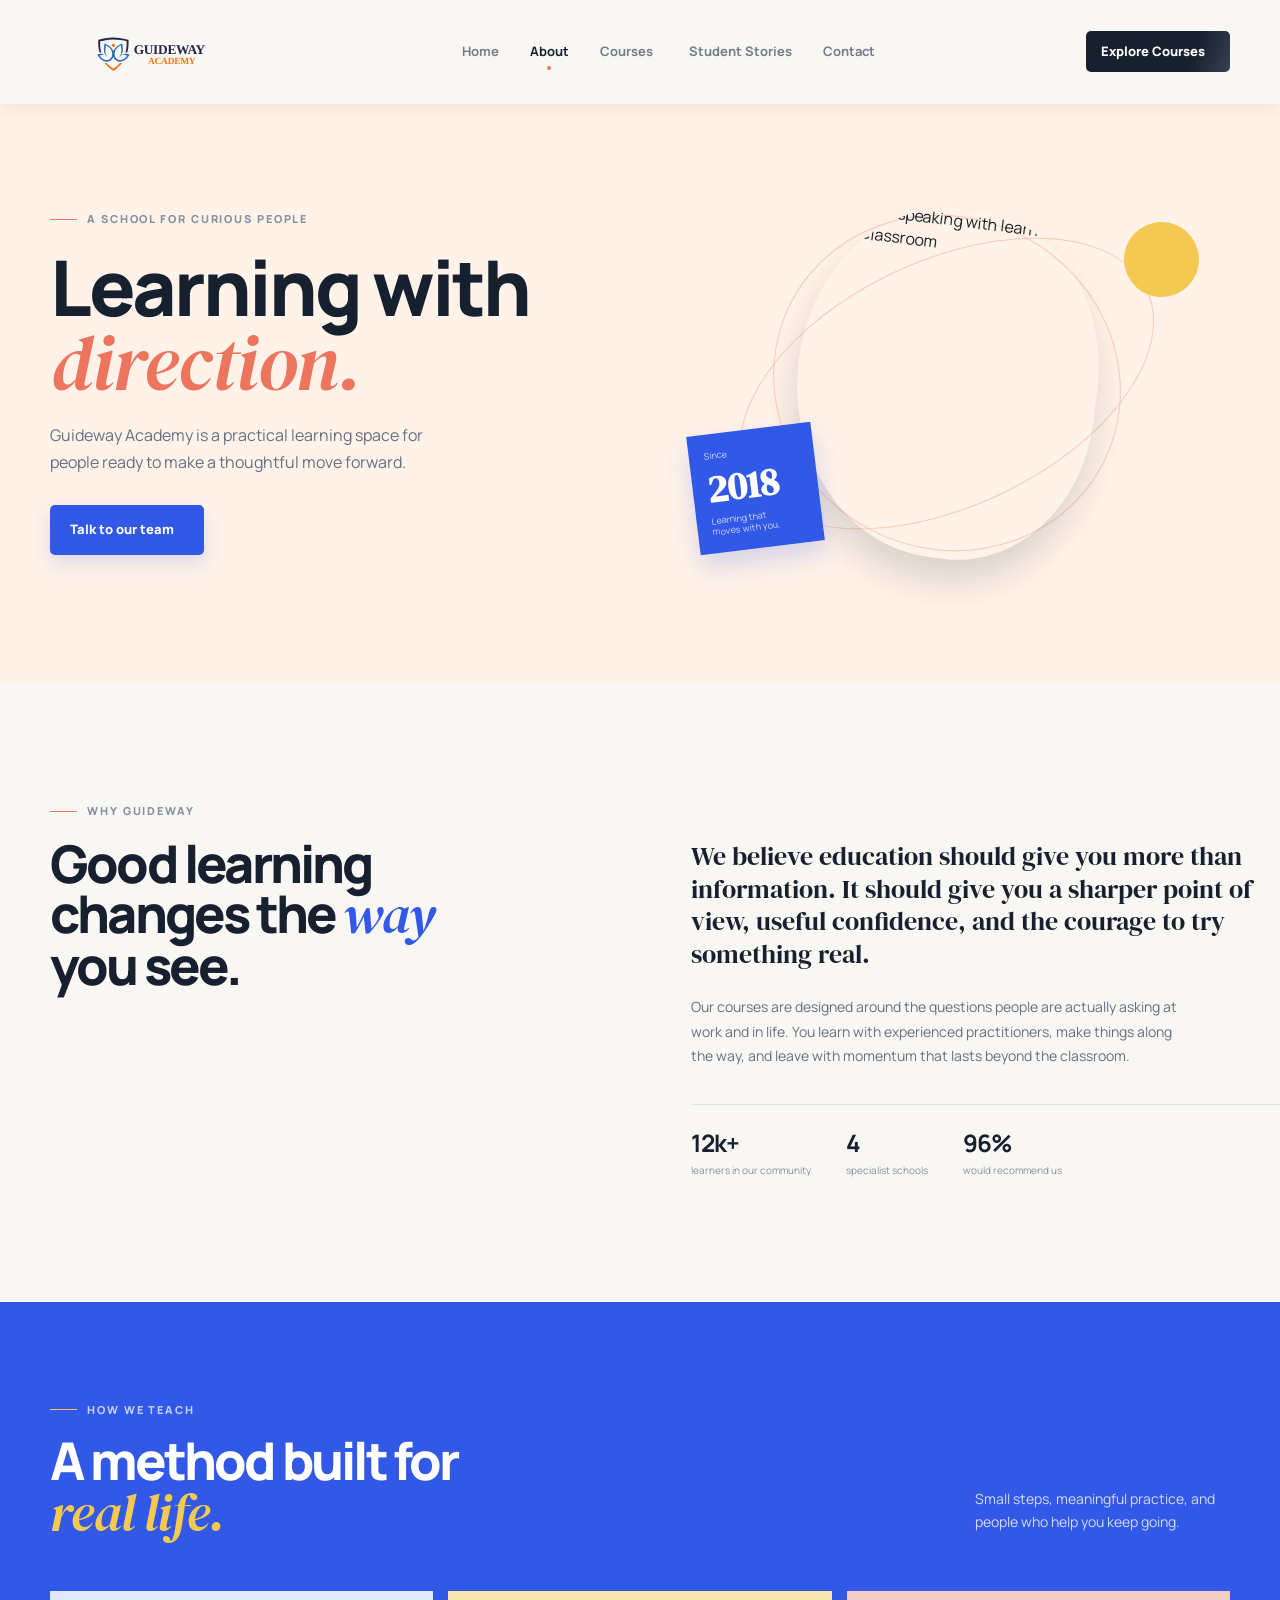
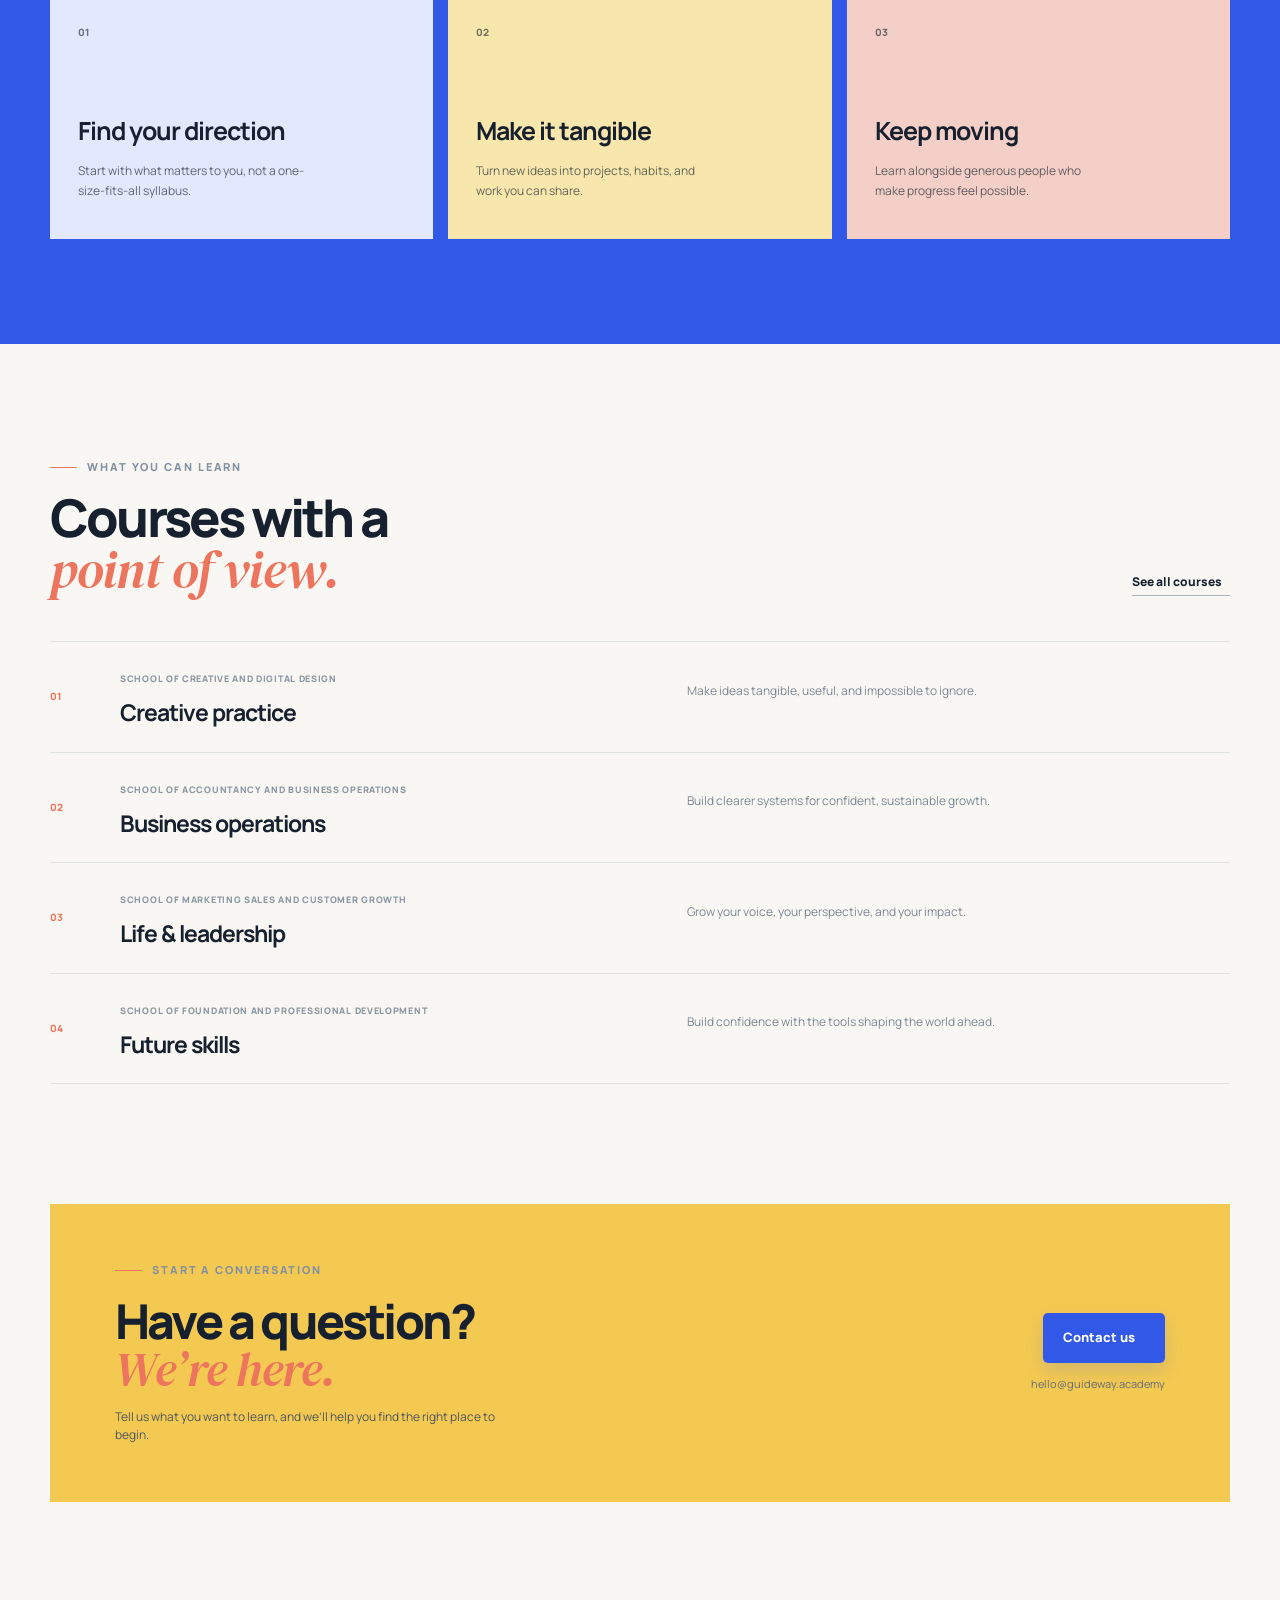
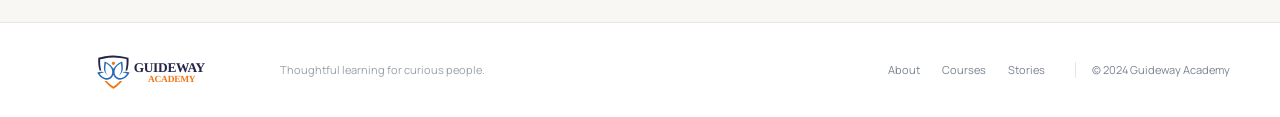
==== about.html @ 60380017 "Initial website" ====
<!DOCTYPE html>
<html lang="en">
<head>
  <meta charset="UTF-8" />
  <meta name="viewport" content="width=device-width, initial-scale=1.0" />
  <meta name="description" content="Learn about Guideway Academy, our teaching approach, and our practical courses." />
  <title>About | Guideway Academy</title>
  <link rel="preconnect" href="https://fonts.googleapis.com" />
  <link rel="preconnect" href="https://fonts.gstatic.com" crossorigin />
  <link href="https://fonts.googleapis.com/css2?family=DM+Serif+Display:ital@0;1&family=Manrope:wght@400;500;600;700;800&display=swap" rel="stylesheet" />
  <link rel="stylesheet" href="styles.css" />
  <link rel="stylesheet" href="about.css" />
  <script src="https://unpkg.com/lucide@latest"></script>
</head>
<body class="about-page">
  <header class="site-header about-header">
    <nav class="nav container" aria-label="Main navigation">
      <a class="brand" href="index.html#top" aria-label="Guideway Academy home"><img class="brand-logo" src="image/logo.svg" alt="Guideway Academy" /></a>
      <div class="nav-links" id="nav-links">
        <a class="nav-link" href="index.html#top">Home</a>
        <a class="nav-link active" href="about.html">About</a>
        <div class="nav-dropdown">
          <a class="nav-link nav-dropdown-trigger" href="courses.html" aria-haspopup="true" aria-expanded="false">Courses <i data-lucide="chevron-down"></i></a>
          <div class="nav-dropdown-menu" role="menu">
            <a href="course-details.html#school-design" role="menuitem">School of Creative and Digital Design</a>
            <a href="course-details.html#school-business" role="menuitem">School of Accountancy and Business Operations</a>
            <a href="course-details.html#school-growth" role="menuitem">School of Marketing Sales and Customer Growth</a>
            <a href="course-details.html#school-foundation" role="menuitem">School of Foundation and Professional Development</a>
          </div>
        </div>
        <a class="nav-link" href="stories.html">Student Stories</a>
        <a class="nav-link" href="contact.html">Contact</a>
      </div>
      <div class="nav-actions"><a class="button button-small button-dark" href="courses.html">Explore Courses <i data-lucide="arrow-up-right"></i></a><button class="menu-toggle" aria-label="Toggle menu" aria-expanded="false"><i data-lucide="menu"></i></button></div>
    </nav>
  </header>

  <main>
    <section class="about-hero">
      <div class="container about-hero-grid">
        <div class="about-hero-copy reveal"><div class="eyebrow"><span class="eyebrow-line"></span> A school for curious people</div><h1>Learning with<br /><em>direction.</em></h1><p>Guideway Academy is a practical learning space for people ready to make a thoughtful move forward.</p><a class="button button-primary" href="#contact">Talk to our team <i data-lucide="arrow-right"></i></a></div>
        <div class="about-hero-art reveal reveal-delay"><div class="about-art-photo"><img src="https://images.unsplash.com/photo-1524178232363-1fb2b075b655?auto=format&fit=crop&w=1100&q=85" alt="Teacher speaking with learners in a bright classroom" /></div><div class="about-art-card"><span>Since</span><strong>2018</strong><small>Learning that<br />moves with you.</small></div><div class="about-spark"><i data-lucide="sparkles"></i></div></div>
      </div>
    </section>

    <section class="about-intro container"><div class="about-intro-heading"><div class="eyebrow"><span class="eyebrow-line"></span> Why Guideway</div><h2>Good learning<br />changes the <em>way</em><br />you see.</h2></div><div class="about-intro-copy"><p class="lead-copy">We believe education should give you more than information. It should give you a sharper point of view, useful confidence, and the courage to try something real.</p><p>Our courses are designed around the questions people are actually asking at work and in life. You learn with experienced practitioners, make things along the way, and leave with momentum that lasts beyond the classroom.</p><div class="about-numbers"><div><strong>12k+</strong><span>learners in our community</span></div><div><strong>4</strong><span>specialist schools</span></div><div><strong>96%</strong><span>would recommend us</span></div></div></div></section>

    <section class="about-method"><div class="container method-heading"><div><div class="eyebrow"><span class="eyebrow-line"></span> How we teach</div><h2>A method built for<br /><em>real life.</em></h2></div><p>Small steps, meaningful practice, and people who help you keep going.</p></div><div class="container about-method-grid"><div class="about-method-card card-blue"><span>01</span><i data-lucide="compass"></i><h3>Find your direction</h3><p>Start with what matters to you, not a one-size-fits-all syllabus.</p></div><div class="about-method-card card-yellow"><span>02</span><i data-lucide="lightbulb"></i><h3>Make it tangible</h3><p>Turn new ideas into projects, habits, and work you can share.</p></div><div class="about-method-card card-coral"><span>03</span><i data-lucide="users"></i><h3>Keep moving</h3><p>Learn alongside generous people who make progress feel possible.</p></div></div></section>

    <section class="about-courses container" id="courses"><div class="about-section-heading"><div><div class="eyebrow"><span class="eyebrow-line"></span> What you can learn</div><h2>Courses with a<br /><em>point of view.</em></h2></div><a class="text-link" href="courses.html">See all courses <i data-lucide="arrow-up-right"></i></a></div><div class="about-course-list"><a class="about-course-row" href="courses.html#creative"><span class="about-course-number">01</span><div><small>School of Creative and Digital Design</small><h3>Creative practice</h3></div><p>Make ideas tangible, useful, and impossible to ignore.</p><i data-lucide="arrow-up-right"></i></a><a class="about-course-row" href="courses.html#business"><span class="about-course-number">02</span><div><small>School of Accountancy and Business Operations</small><h3>Business operations</h3></div><p>Build clearer systems for confident, sustainable growth.</p><i data-lucide="arrow-up-right"></i></a><a class="about-course-row" href="courses.html#leadership"><span class="about-course-number">03</span><div><small>School of Marketing Sales and Customer Growth</small><h3>Life &amp; leadership</h3></div><p>Grow your voice, your perspective, and your impact.</p><i data-lucide="arrow-up-right"></i></a><a class="about-course-row" href="courses.html#future"><span class="about-course-number">04</span><div><small>School of Foundation and Professional Development</small><h3>Future skills</h3></div><p>Build confidence with the tools shaping the world ahead.</p><i data-lucide="arrow-up-right"></i></a></div></section>

    <section class="contact-section container" id="contact"><div class="contact-panel"><div><div class="eyebrow"><span class="eyebrow-line"></span> Start a conversation</div><h2>Have a question?<br /><em>We’re here.</em></h2><p>Tell us what you want to learn, and we’ll help you find the right place to begin.</p></div><div class="contact-actions"><a class="button button-primary" href="mailto:hello@guideway.academy">Contact us <i data-lucide="mail"></i></a><span>hello@guideway.academy</span></div></div></section>
  </main>

  <footer class="site-footer"><div class="container footer-inner"><a class="brand" href="index.html#top"><img class="brand-logo" src="image/logo.svg" alt="Guideway Academy" /></a><p>Thoughtful learning for curious people.</p><div class="footer-links"><a href="about.html">About</a><a href="courses.html">Courses</a><a href="stories.html">Stories</a></div><span class="copyright">© 2024 Guideway Academy</span></div></footer>
  <script src="about.js"></script>
</body>
</html>
---- styles.css ----
/* Scroll-aware navigation */
body{font-size:16px!important}
.nav-link,.course-nav-links a,.about-nav-links a,.stories-header .nav-link{font-size:13px!important}
.button{font-size:13px!important}
.eyebrow{font-size:11px!important}
.hero-intro,.method-copy>p,.hero-intro{font-size:16px!important}
.path-card p{font-size:13px!important}
.path-card .mini-label,.course-meta,.method-point p,.person div span,.footer-inner p,.footer-links a,.copyright{font-size:11px!important}
.tile-school,.tile-label,.tile-meta,.course-stat-row span,.story-person span,.about-numbers span{font-size:10px!important}
.tile-body p,.story-card>small,.story-card>a,.proof-stat span,.contact-panel p{font-size:12px!important}
.filter-button,.course-search input{font-size:11px!important}
html,body{overflow-x:hidden}
.hero-image-wrap{isolation:isolate}
.hero-image-wrap .hero-slide{position:absolute!important;inset:0;width:100%;height:100%;object-fit:cover;border-radius:48% 52% 49% 51%;opacity:0;transform:scale(1.06) translateX(22px);transition:opacity .9s ease,transform 1.2s cubic-bezier(.2,.7,.2,1);animation:hero-carousel 15.6s ease-in-out infinite;z-index:1}
.hero-image-wrap .hero-slide:nth-of-type(2){animation-delay:-5.2s}
.hero-image-wrap .hero-slide:nth-of-type(3){animation-delay:-10.4s}
.hero-image-wrap .hero-slide.is-active{opacity:1;transform:scale(1) translateX(0)}
@keyframes hero-carousel{0%,28%{opacity:1;transform:scale(1) translate3d(0,0,0)}35%,94%{opacity:0;transform:scale(1.06) translate3d(22px,0,0)}100%{opacity:1;transform:scale(1) translate3d(0,0,0)}}
@media(prefers-reduced-motion:reduce){.hero-image-wrap .hero-slide{transition:none;animation:none}.hero-image-wrap .hero-slide:not(.is-active){opacity:0}}
.path-card{min-height:310px!important;padding-top:30px;transition:transform .3s cubic-bezier(.2,.7,.2,1),box-shadow .3s ease}
.path-card:hover{transform:translateY(-8px) rotate(-.4deg)!important;box-shadow:0 20px 34px rgba(30,40,60,.14)!important}
.path-card:nth-child(2):hover{transform:translateY(-8px) rotate(.4deg)!important}
.path-art{position:absolute;right:24px;top:21px;width:105px;height:105px;border:7px solid rgba(255,255,255,.56);border-radius:48% 52% 55% 45%;overflow:hidden;transform:rotate(8deg);box-shadow:0 9px 18px rgba(23,32,46,.12);transition:transform .45s cubic-bezier(.2,.7,.2,1),box-shadow .3s ease}
.path-card:nth-child(2) .path-art{border-radius:55% 45% 47% 53%;transform:rotate(-8deg)}
.path-card:nth-child(3) .path-art{border-radius:44% 56% 52% 48%;transform:rotate(6deg)}
.path-art img{width:100%;height:100%;object-fit:cover;filter:saturate(.86);transition:transform .55s ease,filter .3s ease}
.path-card:hover .path-art{transform:rotate(2deg) scale(1.06);box-shadow:0 13px 23px rgba(23,32,46,.18)}
.path-card:hover .path-art img{transform:scale(1.1);filter:saturate(1)}
.path-card h3{position:relative;z-index:1;margin-top:57px!important}
.testimonial-section .large-quote{transition:opacity .38s ease,transform .38s cubic-bezier(.2,.7,.2,1)}
.person-avatar{object-fit:cover;overflow:hidden}
.site-header{position:fixed!important;top:0;left:0;width:100%;z-index:10;background:rgba(248,247,243,.94);backdrop-filter:blur(12px);transition:transform .28s ease,box-shadow .28s ease}
.nav-cta{display:inline-flex;align-items:center;gap:7px;background:var(--ink);color:#fff;padding:10px 14px;border-radius:5px}
.nav-cta svg{width:14px;height:14px}
.nav-cta:hover,.nav-cta.active{color:#fff;background:var(--blue)}
.nav-cta.active:after{display:none}
.nav-links{margin-left:auto!important;margin-right:auto!important}
.nav-actions{gap:15px}
@media(max-width:650px){.nav-links{margin-left:0!important;margin-right:0!important}}
.nav-actions .button-dark{background:linear-gradient(110deg,#17202e 35%,#3a4657 50%,#17202e 65%);background-size:220% 100%;animation:explore-sheen 5s ease-in-out infinite;transition:transform .25s ease,box-shadow .25s ease,background-position .45s ease}
.nav-actions .button-dark:hover,.nav-actions .button-dark:focus-visible{background-position:100% 0;box-shadow:0 10px 22px rgba(23,32,46,.2);transform:translateY(-2px)}
.nav-actions .button-dark svg{transition:transform .25s ease}
.nav-actions .button-dark:hover svg,.nav-actions .button-dark:focus-visible svg{transform:translate(3px,-3px)}
@keyframes explore-sheen{0%,55%{background-position:0 0}75%,100%{background-position:100% 0}}
.nav-dropdown{position:relative;display:flex;align-items:center}
.nav-dropdown:after{content:'';position:absolute;top:100%;left:0;right:0;height:18px}
.nav-dropdown-trigger{display:inline-flex;align-items:center;gap:5px}
.nav-dropdown-trigger svg{width:12px;height:12px;transition:transform .2s ease}
.nav-dropdown-menu{position:absolute;top:calc(100% + 18px);left:50%;width:290px;padding:8px;background:#fff;border:1px solid var(--line);border-radius:7px;box-shadow:0 16px 34px rgba(23,32,46,.14);opacity:0;pointer-events:none;transform:translate(-50%, -7px);transition:opacity .2s ease,transform .2s ease;z-index:20}
.nav-dropdown-menu:before{content:'';position:absolute;top:-6px;left:50%;width:11px;height:11px;background:#fff;border-left:1px solid var(--line);border-top:1px solid var(--line);transform:translateX(-50%) rotate(45deg)}
.nav-dropdown-menu a{position:relative;display:block;padding:11px 12px;color:var(--muted);font-size:11px;font-weight:700;line-height:1.4;border-radius:4px;transition:background .2s ease,color .2s ease,transform .2s ease}
.nav-dropdown-menu a:hover,.nav-dropdown-menu a:focus-visible{background:#eef1ff;color:var(--blue);transform:translateX(3px);outline:none}
.nav-dropdown:hover .nav-dropdown-menu,.nav-dropdown:focus-within .nav-dropdown-menu{opacity:1;pointer-events:auto;transform:translate(-50%, 0)}
.nav-dropdown:hover .nav-dropdown-trigger svg,.nav-dropdown:focus-within .nav-dropdown-trigger svg{transform:rotate(180deg)}
.brand-logo{display:block;width:200px;height:94px;object-fit:contain;max-width:none}
.nav{height:104px!important}
body{padding-top:104px!important}
@media(max-width:650px){.brand-logo{width:150px;height:70px}.nav{height:82px!important}body{padding-top:82px!important}.nav-dropdown{display:block}.nav-dropdown-menu{position:static;width:100%;margin:7px 0 2px;padding:5px;box-shadow:none;transform:none;border-color:#edf0f4}.nav-dropdown-menu:before{display:none}.nav-dropdown:hover .nav-dropdown-menu,.nav-dropdown:focus-within .nav-dropdown-menu{transform:none}.nav-dropdown-menu a{font-size:10px;padding:9px 10px}}
.site-header.nav-hidden{transform:translateY(-100%)}
.site-header.nav-scrolling{box-shadow:0 8px 24px rgba(23,32,46,.08)}
body{padding-top:88px}
@media(max-width:650px){body{padding-top:72px}}
:root{--ink:#17202e;--muted:#647082;--cream:#f8f7f3;--paper:#fff;--line:#e6e7e5;--blue:#3158e6;--blue-dark:#2242bb;--yellow:#f4c951;--coral:#ed745d;--mint:#dceee6;--serif:'DM Serif Display',Georgia,serif;--sans:'Manrope',Arial,sans-serif}*{box-sizing:border-box}html{scroll-behavior:smooth}body{margin:0;background:var(--cream);color:var(--ink);font-family:var(--sans);font-size:15px;line-height:1.5}a{color:inherit;text-decoration:none}button{font:inherit}img{display:block;max-width:100%}.container{width:min(1180px,calc(100% - 80px));margin:0 auto}.site-header{position:relative;z-index:10;background:var(--cream)}.nav{height:88px;display:flex;align-items:center;justify-content:space-between;border-bottom:1px solid transparent}.brand{display:flex;align-items:center;gap:10px;font-size:20px;font-weight:800;letter-spacing:-.8px}.brand-mark{width:30px;height:30px;background:var(--blue);border-radius:50%;color:#fff;display:grid;place-items:center}.brand-mark svg{width:16px;height:16px;stroke-width:2.5}.brand-dot{color:var(--coral)}.nav-links{display:flex;gap:31px;margin-left:70px}.nav-link{color:#727b8a;font-size:12px;font-weight:700;transition:color .2s}.nav-link:hover,.nav-link.active{color:var(--ink)}.nav-link.active:after{content:'';display:block;width:4px;height:4px;background:var(--coral);border-radius:50%;margin:5px auto -9px}.nav-actions{display:flex;align-items:center;gap:23px}.login-link{font-size:12px;font-weight:700;color:#667080}.button{display:inline-flex;align-items:center;justify-content:center;gap:10px;border-radius:5px;font-size:12px;font-weight:800;padding:15px 20px;transition:transform .2s,background .2s,box-shadow .2s}.button:hover{transform:translateY(-2px)}.button svg,.text-link svg{width:15px;height:15px}.button-small{padding:11px 15px}.button-dark{background:var(--ink);color:#fff}.button-primary{background:var(--blue);color:#fff;box-shadow:0 8px 18px rgba(49,88,230,.16)}.button-primary:hover{background:var(--blue-dark);box-shadow:0 10px 24px rgba(49,88,230,.23)}.menu-toggle{display:none;border:0;background:transparent;color:var(--ink);padding:5px}.hero{min-height:550px;display:grid;grid-template-columns:46% 54%;align-items:center;padding:42px 0 66px}.eyebrow{display:flex;align-items:center;gap:10px;text-transform:uppercase;letter-spacing:1.9px;font-size:10px;font-weight:800;color:#8290a2}.eyebrow-line{display:inline-block;width:27px;height:1px;background:var(--coral)}h1,h2,h3,p{margin-top:0}h1,h2{letter-spacing:-2.8px;line-height:.98;font-weight:800}h1{font-size:clamp(56px,6vw,84px);margin:25px 0 27px}h1 em,h2 em,h3 em{font-family:var(--serif);font-weight:400;letter-spacing:-1px}h1 em{color:var(--blue)}.hero-intro{color:var(--muted);font-size:16px;line-height:1.7;max-width:380px;margin-bottom:30px}.hero-actions{display:flex;align-items:center;gap:25px}.text-link{font-size:12px;font-weight:800;display:inline-flex;align-items:center;gap:8px;border-bottom:1px solid #adb3bd;padding-bottom:4px}.text-link:hover{color:var(--blue);border-color:var(--blue)}.learner-note{display:flex;align-items:center;gap:13px;margin-top:45px}.learner-note p{font-size:11px;color:#828b9b;line-height:1.5;margin:0}.learner-note strong{color:var(--ink)}.avatar-stack{display:flex;padding-left:6px}.avatar{height:27px;width:27px;border:2px solid var(--cream);border-radius:50%;display:grid;place-items:center;margin-left:-6px;font-size:7px;font-weight:800}.avatar-one{background:#e6a99d}.avatar-two{background:#d2b37f}.avatar-three{background:#86a0c9}.avatar-four{background:var(--ink);color:#fff}.hero-visual{height:425px;position:relative;display:flex;align-items:center;justify-content:center}.hero-image-wrap{position:relative;width:390px;height:390px;margin-left:66px}.hero-image-wrap:before{content:'';position:absolute;inset:-18px 18px 20px -20px;border:1px solid #d9dcd8;border-radius:49% 51% 46% 54%;transform:rotate(19deg)}.hero-image-wrap img{width:100%;height:100%;object-fit:cover;border-radius:48% 52% 49% 51%;position:relative;z-index:1;filter:saturate(.84)}.visual-orbit{position:absolute;border:1px solid #dfe1dd;border-radius:50%;width:455px;height:250px;transform:rotate(-27deg)}.orbit-one{left:38px;top:102px}.orbit-two{width:500px;height:290px;transform:rotate(36deg);left:17px;top:73px}.floating-card{position:absolute;z-index:2;background:#fff;box-shadow:0 12px 30px rgba(31,44,62,.11);border-radius:6px}.course-card{left:-77px;bottom:37px;width:188px;padding:18px 17px}.mini-label{font-size:9px;text-transform:uppercase;letter-spacing:1px;color:#8d96a2;font-weight:800;margin-bottom:7px}.course-card strong{font-size:13px;display:block;margin-bottom:15px}.course-meta{display:flex;align-items:center;gap:8px;color:#9aa2ae;font-size:8px}.course-progress{display:block;height:4px;width:53px;background:#e2e5ea;border-radius:5px}.course-progress span{display:block;width:64%;height:100%;background:var(--blue);border-radius:5px}.quote-card{right:-24px;top:51px;width:108px;padding:15px 14px 16px;transform:rotate(4deg)}.quote-mark{font-family:var(--serif);font-size:30px;color:var(--coral);line-height:.7}.quote-card p{font-size:11px;line-height:1.3;margin:7px 0 0}.sun-sticker{position:absolute;z-index:2;bottom:15px;right:-54px;width:73px;height:73px;background:var(--yellow);border-radius:50%;display:grid;place-items:center;text-align:center;transform:rotate(10deg);font-size:8px;line-height:1.2;font-weight:800}.sun-sticker svg{width:16px;height:16px;margin-bottom:-5px}.trust-strip{display:flex;align-items:center;gap:36px;border-top:1px solid var(--line);border-bottom:1px solid var(--line);height:85px;color:#b0b4bb}.trust-label{font-size:9px;text-transform:uppercase;letter-spacing:1.3px;font-weight:800;color:#939ba6;margin-right:15px}.trust-name{font-size:19px;font-weight:800;letter-spacing:-1px}.trust-serif{font-family:Georgia,serif;font-weight:700}.italic{font-style:italic}.paths-section{background:#fff;padding:102px 0 108px}.section-heading{display:flex;justify-content:space-between;align-items:end;margin-bottom:48px}.section-heading h2{font-size:53px;margin:19px 0 0}.section-heading h2 em{color:var(--coral)}.desktop-link{margin-bottom:10px}.path-grid{display:grid;grid-template-columns:repeat(3,1fr);gap:16px}.path-card{min-height:280px;position:relative;padding:28px 30px 25px;border-radius:5px;overflow:hidden;transition:transform .25s,box-shadow .25s}.path-card:hover{transform:translateY(-5px);box-shadow:0 15px 26px rgba(30,40,60,.12)}.path-card-blue{background:#e4eaff}.path-card-yellow{background:#f8e7ad}.path-card-coral{background:#f4cfc7}.path-icon{height:37px;width:37px;display:grid;place-items:center;background:rgba(255,255,255,.6);border-radius:50%}.path-icon svg{width:17px;height:17px}.path-number{position:absolute;right:28px;top:29px;font-size:11px;font-weight:800;color:rgba(23,32,46,.5)}.path-card h3{font-size:31px;line-height:.98;letter-spacing:-1.4px;margin:43px 0 15px}.path-card h3 em{color:#3555bc}.path-card-yellow h3 em{color:#b27610}.path-card-coral h3 em{color:#c65749}.path-card p{color:rgba(23,32,46,.66);font-size:12px;max-width:200px;line-height:1.6}.card-arrow{position:absolute;right:27px;bottom:25px;background:rgba(255,255,255,.65);width:31px;height:31px;border-radius:50%;display:grid;place-items:center}.card-arrow svg{width:14px}.method-section{display:grid;grid-template-columns:48% 52%;gap:80px;padding-top:120px;padding-bottom:125px;align-items:center}.method-visual{position:relative;height:400px}.method-photo{height:355px;width:390px;overflow:hidden;border-radius:49% 51% 48% 52%;transform:rotate(-7deg);margin:20px auto 0}.method-photo img{width:100%;height:100%;object-fit:cover;filter:saturate(.8)}.method-visual:before{content:'';position:absolute;width:373px;height:333px;border:1px solid #d6d9d4;border-radius:51% 49% 52% 48%;top:37px;left:calc(50% - 191px);transform:rotate(8deg)}.method-badge{position:absolute;background:var(--yellow);height:95px;width:95px;border-radius:50%;bottom:5px;right:30px;display:flex;flex-direction:column;align-items:center;justify-content:center;transform:rotate(9deg);font-size:10px;line-height:1.2}.method-badge span{font-size:9px;margin-bottom:7px}.method-badge strong{text-align:center}.method-copy h2{font-size:51px;margin:18px 0 23px;max-width:500px}.method-copy h2 em{color:var(--blue)}.method-copy>p{color:var(--muted);max-width:465px;line-height:1.7;font-size:14px}.method-points{border-top:1px solid var(--line);margin-top:29px}.method-point{display:flex;align-items:center;gap:20px;padding:15px 0;border-bottom:1px solid var(--line)}.point-number{font-size:10px;color:var(--coral);font-weight:800}.method-point h4{font-size:12px;margin:0 0 2px}.method-point p{font-size:11px;color:#8b94a0;margin:0}.testimonial-section{background:var(--blue);color:#fff;padding:96px 0}.testimonial-inner{display:grid;grid-template-columns:40% 60%;gap:45px}.testimonial-section .eyebrow{color:#c5d0fb}.testimonial-section .eyebrow-line{background:var(--yellow)}.testimonial-heading h2{font-size:49px;margin:23px 0 0}.testimonial-heading h2 em{color:var(--yellow)}.large-quote{font-family:var(--serif);font-size:29px;line-height:1.2;max-width:580px;margin:35px 0 45px}.person{display:flex;align-items:center;gap:12px}.person-avatar{background:var(--yellow);color:var(--ink);height:38px;width:38px;border-radius:50%;display:grid;place-items:center;font-size:10px;font-weight:800}.person strong,.person span{display:block}.person strong{font-size:11px}.person div span{font-size:10px;color:#c7d1fa;margin-top:2px}.quote-controls{display:flex;gap:8px;margin-left:auto}.icon-button{width:33px;height:33px;background:transparent;border:1px solid rgba(255,255,255,.35);border-radius:50%;color:#fff;display:grid;place-items:center;cursor:pointer;transition:background .2s}.icon-button:hover{background:rgba(255,255,255,.16)}.icon-button svg{width:14px}.final-cta{min-height:355px;display:flex;align-items:center;justify-content:space-between}.final-cta h2{font-size:58px;margin:19px 0 13px}.final-cta h2 em{color:var(--coral)}.final-cta p{color:var(--muted);font-size:14px;margin-bottom:23px}.cta-mark{height:160px;width:160px;background:var(--yellow);border-radius:50%;display:flex;flex-direction:column;align-items:center;justify-content:center;transform:rotate(-12deg);font-family:var(--serif);font-size:25px;line-height:.85;text-align:center;margin-right:100px}.cta-mark svg{width:28px;height:28px;margin-bottom:12px;stroke-width:1.5}.site-footer{background:#fff;border-top:1px solid var(--line)}.footer-inner{min-height:89px;display:flex;align-items:center;gap:30px}.footer-inner p{font-size:11px;color:#98a0aa;margin:0}.footer-links{display:flex;gap:22px;margin-left:auto}.footer-links a,.copyright{font-size:10px;color:#798391}.footer-links a:hover{color:var(--blue)}.copyright{padding-left:16px;border-left:1px solid var(--line)}.reveal{opacity:0;transform:translateY(17px);animation:reveal .7s ease forwards}.reveal-delay{animation-delay:.16s}.reveal-delay-short{animation-delay:.08s}@keyframes reveal{to{opacity:1;transform:none}}@media(max-width:900px){.container{width:min(100% - 44px,650px)}.nav-links{gap:15px;margin-left:20px}.nav-actions{gap:12px}.hero{grid-template-columns:1fr;padding-top:55px}.hero-copy{max-width:600px}.hero-visual{height:410px;margin-top:35px}.hero-image-wrap{margin-left:30px}.trust-strip{gap:22px;flex-wrap:wrap;height:auto;padding:20px 0}.trust-name{font-size:16px}.trust-label{width:100%;margin:0}.method-section{grid-template-columns:1fr;gap:55px;padding:90px 0}.method-visual{max-width:500px;width:100%}.testimonial-inner{grid-template-columns:1fr;gap:15px}.final-cta{min-height:350px}.cta-mark{margin-right:0}}@media(max-width:650px){.container{width:calc(100% - 36px)}.nav{height:72px}.nav-links{display:none;position:absolute;top:72px;left:0;right:0;background:#fff;border-bottom:1px solid var(--line);padding:20px 18px;flex-direction:column;gap:17px;margin:0;box-shadow:0 9px 14px rgba(30,40,60,.06)}.nav-links.open{display:flex}.nav-link.active:after{display:none}.login-link,.nav-actions .button{display:none}.menu-toggle{display:block}.hero{padding-top:46px;min-height:0}.hero h1{font-size:59px}.hero-intro{font-size:14px}.hero-visual{height:330px;margin-top:54px}.hero-image-wrap{width:275px;height:275px;margin-left:0}.hero-image-wrap:before{inset:-13px 13px 14px -14px}.visual-orbit{width:340px;height:190px;left:0;top:70px}.orbit-two{width:370px;height:220px;left:-15px;top:52px}.course-card{left:-29px;bottom:8px;width:155px;padding:14px}.quote-card{right:-25px;top:18px}.sun-sticker{right:-30px;bottom:-5px;width:61px;height:61px}.section-heading{display:block}.section-heading h2{font-size:43px}.desktop-link{display:inline-flex;margin-top:24px}.paths-section{padding:75px 0}.path-grid{grid-template-columns:1fr;gap:12px}.path-card{min-height:245px}.method-section{padding:75px 0}.method-visual{height:320px}.method-photo{width:290px;height:280px}.method-visual:before{width:280px;height:265px;left:calc(50% - 145px);top:29px}.method-badge{right:12px}.method-copy h2{font-size:42px}.testimonial-section{padding:75px 0}.testimonial-heading h2{font-size:41px}.large-quote{font-size:25px;margin-top:42px}.final-cta{min-height:470px;display:block;padding-top:80px}.cta-mark{margin:40px 0 0 auto}.footer-inner{padding:25px 0;display:grid;grid-template-columns:1fr 1fr;gap:18px}.footer-inner p{grid-column:1/-1;grid-row:2}.footer-links{grid-column:1/-1;grid-row:3;margin:0;flex-wrap:wrap}.copyright{grid-column:1/-1;grid-row:4;border:0;padding:0}.hero-actions{gap:16px;flex-wrap:wrap}}
---- about.css ----
@media(max-width:650px){.about-header .nav{height:82px!important}}
html,body{overflow-x:hidden}.about-page{background:#f8f7f3;padding-top:104px}.about-header{box-shadow:0 5px 18px rgba(23,32,46,.06)}.about-header .nav{height:104px}.about-nav-links{display:flex;align-items:center;gap:31px;margin:auto}.about-nav-links a{font-size:12px;font-weight:800;color:#788291}.about-nav-links a:hover,.about-nav-links a.is-active{color:#17202e}.about-nav-links a.is-active:after{content:'';display:block;width:4px;height:4px;background:#ed745d;border-radius:50%;margin:5px auto -9px}.about-menu-toggle{display:none;border:0;background:transparent;color:#17202e;padding:7px}.about-hero{padding:84px 0 105px;background:#fff2e8;overflow:hidden}.about-hero-grid{display:grid;grid-template-columns:52% 48%;align-items:center}.about-hero-copy h1{font-size:clamp(58px,6vw,86px);line-height:.95;letter-spacing:-3px;margin:23px 0}.about-hero-copy h1 em{color:#ed745d}.about-hero-copy>p{font-size:16px;color:#647082;line-height:1.7;max-width:420px;margin-bottom:29px}.about-hero-art{height:390px;position:relative;display:grid;place-items:center}.about-art-photo{width:300px;height:350px;overflow:hidden;border-radius:51% 49% 46% 54%;transform:rotate(7deg);box-shadow:0 22px 35px rgba(23,32,46,.15);position:relative;z-index:1}.about-art-photo img{width:100%;height:100%;object-fit:cover;filter:saturate(.8)}.about-hero-art:before,.about-hero-art:after{content:'';position:absolute;border:1px solid rgba(237,116,93,.32);border-radius:50%;width:440px;height:245px;transform:rotate(-25deg)}.about-hero-art:after{width:350px;height:330px;transform:rotate(28deg)}.about-art-card{position:absolute;z-index:2;bottom:30px;left:29px;width:125px;padding:15px;background:#3158e6;color:#fff;transform:rotate(-7deg);box-shadow:0 13px 25px rgba(49,88,230,.2)}.about-art-card span,.about-art-card small{display:block;font-size:9px;color:#cdd7ff}.about-art-card strong{display:block;font-family:var(--serif);font-size:38px;line-height:1;margin:7px 0}.about-art-card small{line-height:1.3}.about-spark{position:absolute;right:31px;top:34px;z-index:2;width:75px;height:75px;border-radius:50%;background:#f4c951;display:grid;place-items:center;transform:rotate(10deg)}.about-spark svg{width:22px}.about-intro{display:grid;grid-template-columns:48% 52%;gap:75px;padding-top:120px;padding-bottom:125px}.about-intro-heading h2{font-size:52px;line-height:.98;margin:19px 0}.about-intro-heading h2 em{color:#3158e6}.about-intro-copy{padding-top:37px}.lead-copy{font-family:var(--serif);font-size:26px;line-height:1.25;margin-bottom:25px}.about-intro-copy>p:not(.lead-copy){font-size:14px;color:#647082;line-height:1.75;max-width:500px}.about-numbers{display:flex;gap:35px;border-top:1px solid #e1e4e3;margin-top:35px;padding-top:20px}.about-numbers div{display:flex;flex-direction:column}.about-numbers strong{font-size:24px;letter-spacing:-1px}.about-numbers span{font-size:9px;color:#84909d;line-height:1.3;margin-top:3px}.about-method{background:#3158e6;color:#fff;padding:100px 0 105px}.method-heading{display:flex;justify-content:space-between;align-items:end;margin-bottom:52px}.method-heading .eyebrow{color:#c7d1fa}.method-heading .eyebrow-line{background:#f4c951}.method-heading h2{font-size:52px;line-height:.98;margin:18px 0 0}.method-heading h2 em{color:#f4c951}.method-heading>p{color:#d5ddff;font-size:14px;max-width:255px;line-height:1.6;margin:0 0 6px}.about-method-grid{display:grid;grid-template-columns:repeat(3,1fr);gap:15px}.about-method-card{min-height:245px;padding:27px 28px;position:relative;color:#17202e}.about-method-card span{font-size:10px;font-weight:800;opacity:.6}.about-method-card svg{position:absolute;right:25px;top:25px;width:25px;height:25px}.about-method-card h3{font-size:25px;letter-spacing:-1px;margin:70px 0 12px}.about-method-card p{font-size:12px;line-height:1.6;max-width:230px;color:rgba(23,32,46,.66)}.card-blue{background:#e2e9ff}.card-yellow{background:#f8e7ad}.card-coral{background:#f4cfc7}.about-courses{padding-top:115px;padding-bottom:120px}.about-section-heading{display:flex;justify-content:space-between;align-items:end;margin-bottom:45px}.about-section-heading h2{font-size:52px;line-height:.98;margin:18px 0 0}.about-section-heading h2 em{color:#ed745d}.about-course-list{border-top:1px solid #dfe3e3}.about-course-row{display:grid;grid-template-columns:45px 1.1fr 1fr 25px;align-items:center;gap:25px;padding:22px 0;border-bottom:1px solid #dfe3e3;transition:padding .25s ease,background .25s ease}.about-course-row:hover{padding-left:13px;padding-right:13px;background:#fff}.about-course-number{font-size:10px;font-weight:800;color:#ed745d}.about-course-row small{font-size:9px;letter-spacing:.7px;text-transform:uppercase;color:#8a95a2;font-weight:800}.about-course-row h3{font-size:23px;letter-spacing:-1px;margin:7px 0 0}.about-course-row p{font-size:12px;color:#7d8895;line-height:1.5}.about-course-row>svg{width:16px;color:#3158e6}.contact-section{padding-bottom:120px}.contact-panel{display:flex;justify-content:space-between;align-items:center;background:#f4c951;padding:58px 65px;min-height:235px}.contact-panel h2{font-size:48px;line-height:.98;margin:18px 0 15px}.contact-panel h2 em{color:#ed745d}.contact-panel p{font-size:13px;color:#4e5660;max-width:400px;margin:0}.contact-actions{display:flex;flex-direction:column;align-items:flex-end;gap:13px}.contact-actions span{font-size:11px;color:#646d77}.reveal{opacity:0;transform:translateY(17px);animation:about-reveal .7s ease forwards}.reveal-delay{animation-delay:.16s}@keyframes about-reveal{to{opacity:1;transform:none}}@media(max-width:900px){.about-nav-links{gap:16px}.about-hero-grid,.about-intro{grid-template-columns:1fr}.about-hero-art{margin-top:45px}.about-intro-copy{padding-top:0}.about-method-grid{grid-template-columns:repeat(3,1fr)}.about-course-row{grid-template-columns:35px 1fr 25px}.about-course-row p{display:none}.contact-panel{padding:45px}.contact-actions{margin-top:25px}.contact-panel{align-items:flex-start;flex-direction:column}}@media(max-width:700px){.about-page{padding-top:82px}.about-header .nav{height:82px}.about-header .button{display:none}.about-menu-toggle{display:block}.about-nav-links{display:none;position:absolute;top:82px;left:0;right:0;background:#fff;border-bottom:1px solid #e6e7e5;padding:18px;flex-direction:column;align-items:flex-start;gap:16px;box-shadow:0 10px 18px rgba(23,32,46,.08)}.about-nav-links.is-open{display:flex}.about-nav-links a.is-active:after{display:none}.about-hero{padding:62px 0 75px}.about-hero-copy h1{font-size:59px}.about-hero-art{height:330px}.about-art-photo{width:250px;height:285px}.about-art-card{left:0}.about-spark{right:0}.about-intro{padding:75px 0}.about-intro-heading h2{font-size:43px}.lead-copy{font-size:24px}.about-method{padding:75px 0}.method-heading{display:block}.method-heading h2{font-size:43px}.method-heading>p{margin-top:24px}.about-method-grid{grid-template-columns:1fr;gap:10px}.about-method-card{min-height:195px}.about-method-card h3{margin-top:45px}.about-courses{padding:75px 0}.about-section-heading{display:block}.about-section-heading h2{font-size:43px}.about-section-heading .text-link{display:inline-flex;margin-top:22px}.about-course-row{grid-template-columns:28px 1fr 18px;gap:10px}.about-course-row h3{font-size:19px}.about-course-row small{font-size:8px;line-height:1.35;display:block}.contact-section{padding-bottom:75px}.contact-panel{padding:35px 25px}.contact-panel h2{font-size:40px}.contact-actions{align-items:flex-start}}
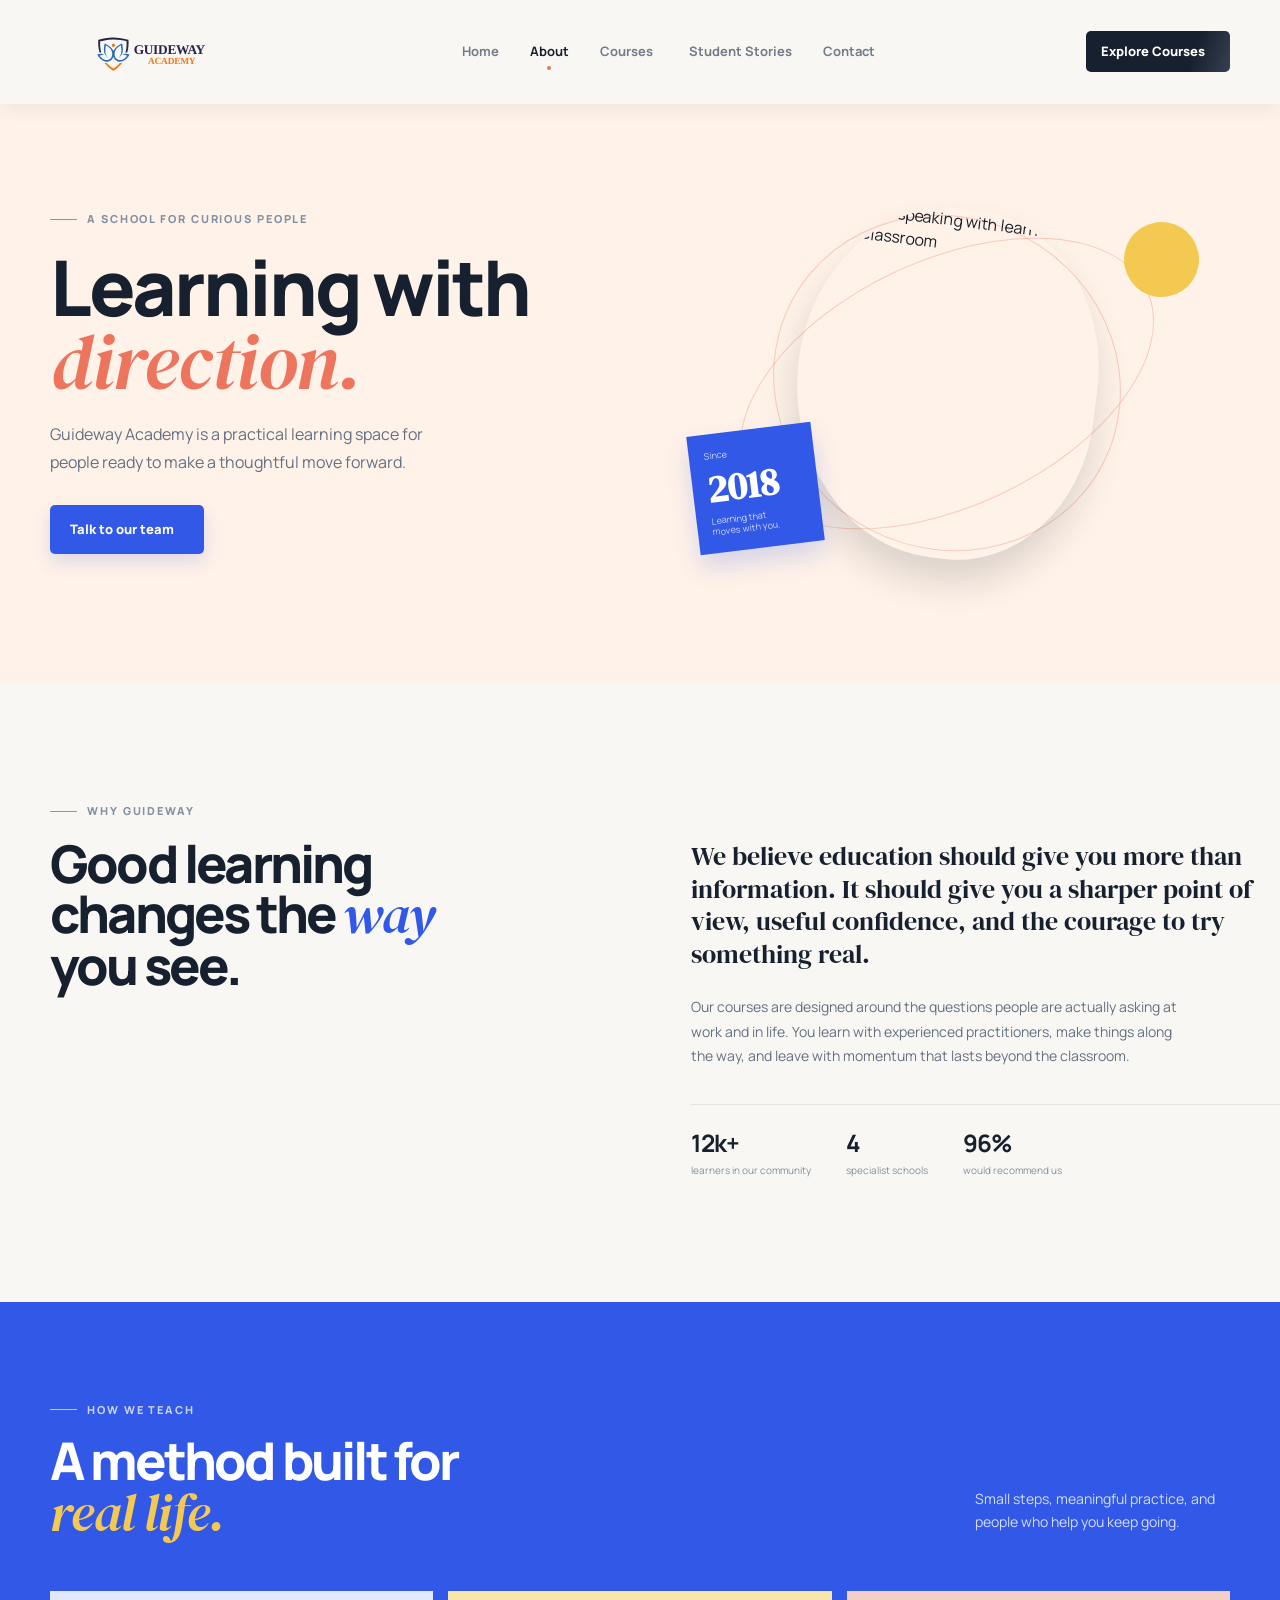
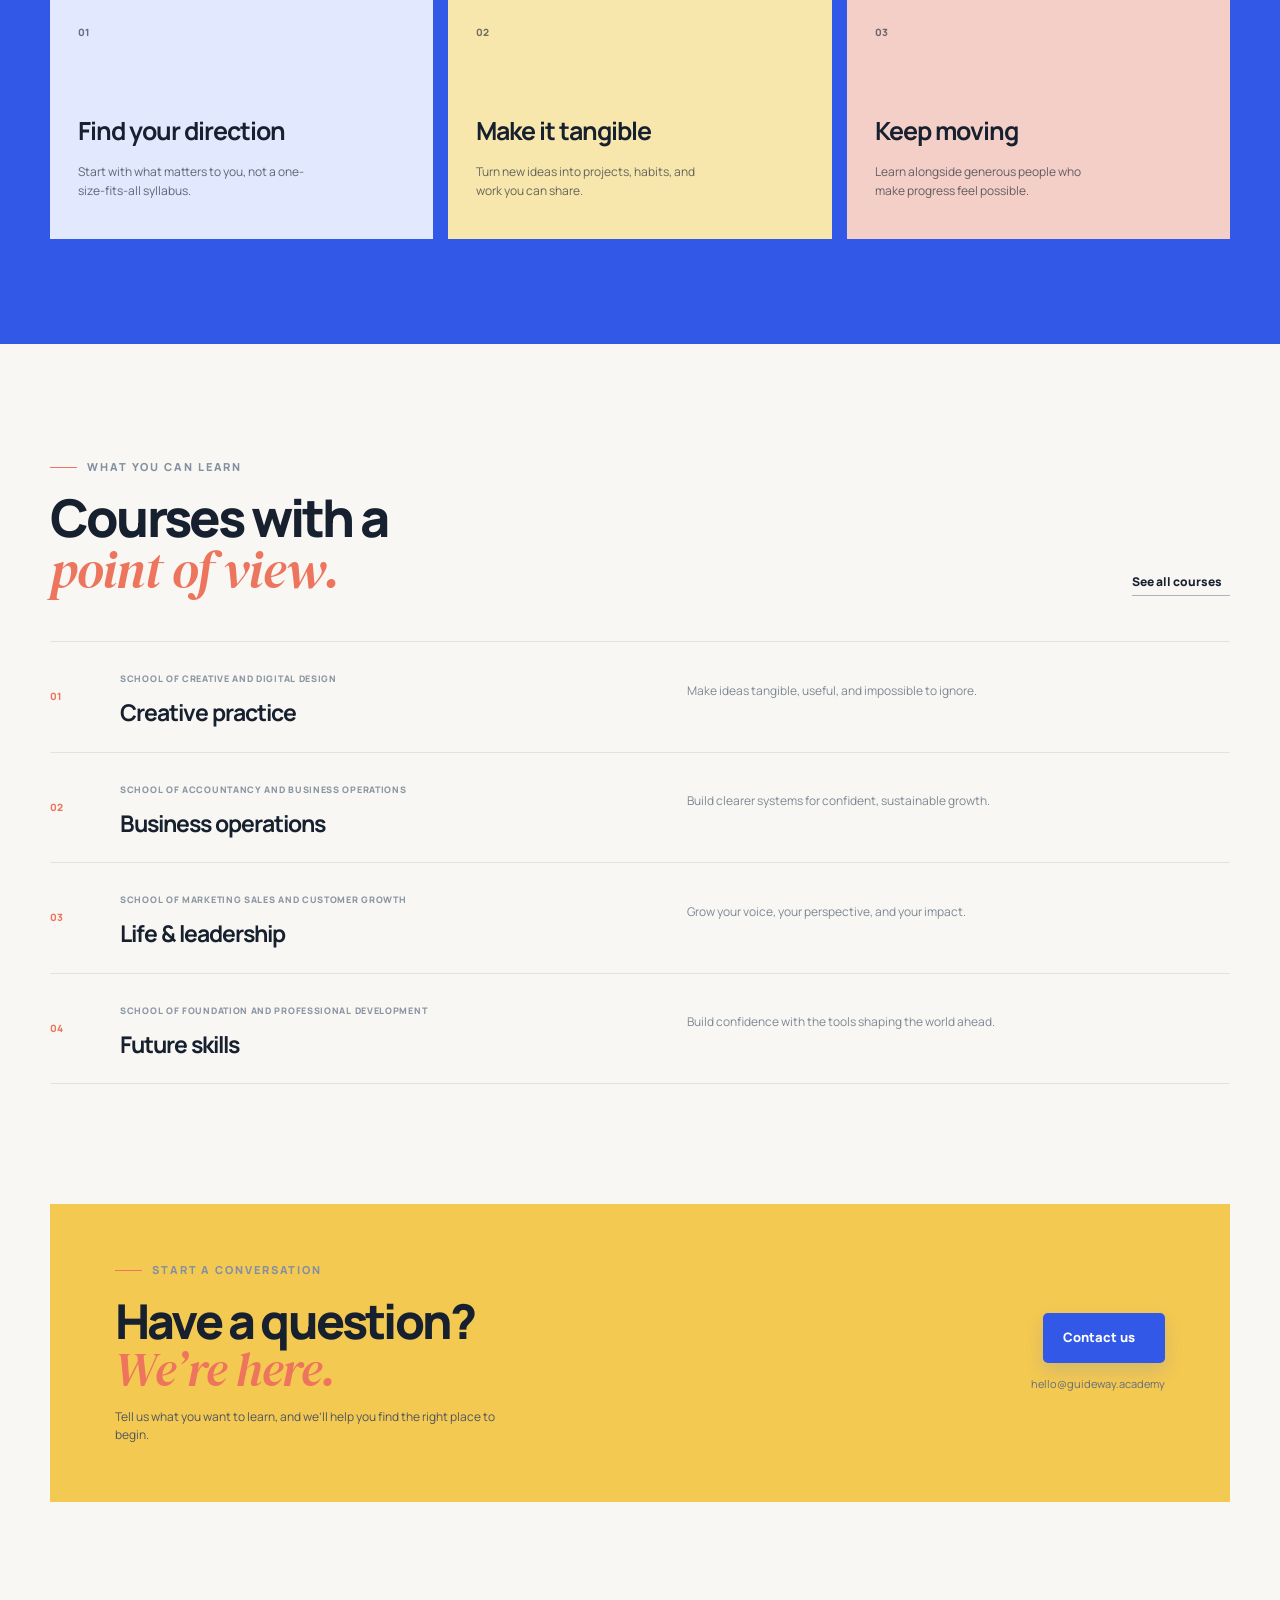
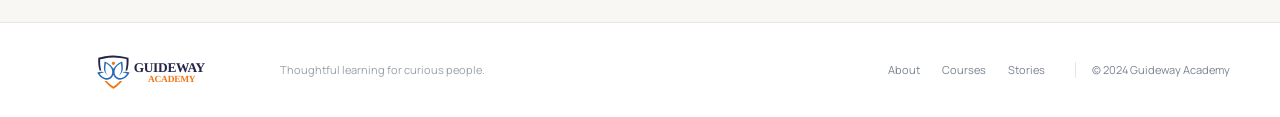
==== commit 4a5e3524: "Redesign: Landing page hero section" ====
--- a/about.html
+++ b/about.html
@@ -10,6 +10,7 @@
   <link href="https://fonts.googleapis.com/css2?family=DM+Serif+Display:ital@0;1&family=Manrope:wght@400;500;600;700;800&display=swap" rel="stylesheet" />
   <link rel="stylesheet" href="styles.css" />
   <link rel="stylesheet" href="about.css" />
+  <link rel="stylesheet" href="motion.css" />
   <script src="https://unpkg.com/lucide@latest"></script>
 </head>
 <body class="about-page">
@@ -54,5 +55,6 @@
 
   <footer class="site-footer"><div class="container footer-inner"><a class="brand" href="index.html#top"><img class="brand-logo" src="image/logo.svg" alt="Guideway Academy" /></a><p>Thoughtful learning for curious people.</p><div class="footer-links"><a href="about.html">About</a><a href="courses.html">Courses</a><a href="stories.html">Stories</a></div><span class="copyright">© 2024 Guideway Academy</span></div></footer>
   <script src="about.js"></script>
+  <script src="motion.js"></script>
 </body>
 </html>
--- a/styles.css
+++ b/styles.css
@@ -27,7 +27,7 @@
 .path-card:hover .path-art{transform:rotate(2deg) scale(1.06);box-shadow:0 13px 23px rgba(23,32,46,.18)}
 .path-card:hover .path-art img{transform:scale(1.1);filter:saturate(1)}
 .path-card h3{position:relative;z-index:1;margin-top:57px!important}
-.testimonial-section .large-quote{transition:opacity .38s ease,transform .38s cubic-bezier(.2,.7,.2,1)}
+.testimonial-section .large-quote{transition:opacity .24s ease,transform .24s cubic-bezier(.22,1,.36,1)}
 .person-avatar{object-fit:cover;overflow:hidden}
 .site-header{position:fixed!important;top:0;left:0;width:100%;z-index:10;background:rgba(248,247,243,.94);backdrop-filter:blur(12px);transition:transform .28s ease,box-shadow .28s ease}
 .nav-cta{display:inline-flex;align-items:center;gap:7px;background:var(--ink);color:#fff;padding:10px 14px;border-radius:5px}
@@ -55,7 +55,7 @@
 .brand-logo{display:block;width:200px;height:94px;object-fit:contain;max-width:none}
 .nav{height:104px!important}
 body{padding-top:104px!important}
-@media(max-width:650px){.brand-logo{width:150px;height:70px}.nav{height:82px!important}body{padding-top:82px!important}.nav-dropdown{display:block}.nav-dropdown-menu{position:static;width:100%;margin:7px 0 2px;padding:5px;box-shadow:none;transform:none;border-color:#edf0f4}.nav-dropdown-menu:before{display:none}.nav-dropdown:hover .nav-dropdown-menu,.nav-dropdown:focus-within .nav-dropdown-menu{transform:none}.nav-dropdown-menu a{font-size:10px;padding:9px 10px}}
+@media(max-width:650px){.brand-logo{width:150px;height:70px}.nav{height:82px!important}body{padding-top:82px!important}.nav-dropdown{display:block}.nav-dropdown-menu{position:static;width:100%;margin:7px 0 2px;padding:5px;box-shadow:none;opacity:1;pointer-events:auto;transform:none;border-color:#edf0f4}.nav-dropdown-menu:before{display:none}.nav-dropdown:hover .nav-dropdown-menu,.nav-dropdown:focus-within .nav-dropdown-menu{transform:none}.nav-dropdown-menu a{font-size:10px;padding:9px 10px}}
 .site-header.nav-hidden{transform:translateY(-100%)}
 .site-header.nav-scrolling{box-shadow:0 8px 24px rgba(23,32,46,.08)}
 body{padding-top:88px}
--- a/motion.css
+++ b/motion.css
@@ -0,0 +1,87 @@
+:root{
+  --motion-ease:cubic-bezier(.22,1,.36,1);
+  --motion-fast:180ms;
+  --motion-base:420ms;
+  --motion-slow:760ms;
+}
+
+html.motion-enabled .reveal{
+  opacity:0;
+  transform:translate3d(0,24px,0) scale(.985);
+  animation:none!important;
+  transition:opacity var(--motion-slow) var(--motion-ease),transform var(--motion-slow) var(--motion-ease);
+  will-change:opacity,transform;
+}
+
+html.motion-enabled .reveal.reveal-delay{transition-delay:100ms}
+html.motion-enabled .reveal.reveal-delay-short{transition-delay:60ms}
+html.motion-enabled .reveal.is-visible{opacity:1;transform:none}
+
+html.motion-enabled .page-motion-enter{animation:page-motion-enter 700ms var(--motion-ease) both}
+@keyframes page-motion-enter{from{opacity:.01;transform:translateY(8px)}to{opacity:1;transform:none}}
+
+.button,.text-link,.icon-button,.filter-button,.nav-link,.footer-links a,.course-tile,.story-card,.about-course-row,.detail-course-card,.about-method-card,.proof-stat,.contact-panel,.contact-form-wrap{
+  transition-timing-function:var(--motion-ease);
+}
+
+.button:active,.icon-button:active,.filter-button:active{transform:scale(.96)}
+.button:focus-visible,.text-link:focus-visible,.icon-button:focus-visible,.filter-button:focus-visible,.nav-link:focus-visible{outline:3px solid rgba(49,88,230,.28);outline-offset:4px}
+
+.course-tile,.story-card,.about-course-row,.detail-course-card,.about-method-card,.proof-stat,.contact-panel,.contact-form-wrap{
+  transition:transform var(--motion-base) var(--motion-ease),box-shadow var(--motion-base) var(--motion-ease),border-color var(--motion-base) ease;
+}
+.course-tile:hover,.story-card:hover,.about-course-row:hover,.detail-course-card:hover,.about-method-card:hover,.proof-stat:hover,.contact-panel:hover,.contact-form-wrap:hover{transform:translateY(-6px)}
+
+.course-tile img,.story-card img,.detail-card-image img,.feature-image img,.promise-image img,.about-art-photo img,.hero-art-photo img,.details-hero-photo img{
+  transition:transform 900ms var(--motion-ease),filter 600ms ease;
+}
+.course-tile:hover img,.story-card:hover img,.detail-course-card:hover .detail-card-image img,.feature-image:hover img,.promise-image:hover img,.about-hero-art:hover .about-art-photo img,.course-hero-art:hover .hero-art-photo img,.details-hero-art:hover .details-hero-photo img{transform:scale(1.045)}
+
+html.motion-enabled .reveal-group>*{opacity:0;transform:translateY(18px);transition:opacity 600ms var(--motion-ease),transform 600ms var(--motion-ease)}
+html.motion-enabled .reveal-group.is-visible>*{opacity:1;transform:none}
+html.motion-enabled .reveal-group.is-visible>*:nth-child(2){transition-delay:70ms}
+html.motion-enabled .reveal-group.is-visible>*:nth-child(3){transition-delay:140ms}
+html.motion-enabled .reveal-group.is-visible>*:nth-child(4){transition-delay:210ms}
+
+@media(prefers-reduced-motion:reduce){
+  html{scroll-behavior:auto}
+  *,*::before,*::after{animation-duration:.01ms!important;animation-iteration-count:1!important;scroll-behavior:auto!important;transition-duration:.01ms!important}
+  html.motion-enabled .reveal,html.motion-enabled .reveal-group>*{opacity:1;transform:none}
+  .course-tile:hover,.story-card:hover,.about-course-row:hover,.detail-course-card:hover,.about-method-card:hover,.proof-stat:hover,.contact-panel:hover,.contact-form-wrap:hover{transform:none}
+}
+
+/* Homepage landing stage */
+.hero-fullbleed{position:relative;min-height:100svh;margin-top:-88px;margin-left:0;margin-right:0;max-width:none;width:100%;overflow:hidden;background:#142132;color:#fff;display:flex;align-items:center}
+.hero-fullbleed .hero-image-wrap{position:absolute;inset:0;width:100%!important;height:100%!important;max-width:none!important;max-height:none!important;margin:0!important;z-index:0}
+.hero-fullbleed .hero-slide{border-radius:0!important;width:100%!important;height:100%!important;object-fit:cover!important;object-position:center 48%;opacity:0;transform:scale(1.03)!important;filter:saturate(.86) contrast(1.04);animation:none!important;transition:opacity 900ms var(--motion-ease),transform 6s var(--motion-ease)}
+.hero-fullbleed .hero-slide.is-active{transform:scale(1)!important}
+.hero-fullbleed .hero-slide.is-active{opacity:1}
+.hero-overlay{position:absolute;inset:0;z-index:1;background:linear-gradient(90deg,rgba(10,20,34,.88) 0%,rgba(10,20,34,.62) 42%,rgba(10,20,34,.18) 76%,rgba(10,20,34,.38) 100%),linear-gradient(0deg,rgba(10,20,34,.65),transparent 42%,rgba(10,20,34,.22))}
+.hero-content{position:relative;z-index:2;padding-top:clamp(84px,13vh,150px);padding-bottom:clamp(140px,19vh,210px);margin-left:max(40px,calc((100% - 1180px)/2));margin-right:max(40px,calc((100% - 1180px)/2));width:auto}
+.hero-kicker{display:flex;align-items:center;gap:12px;color:rgba(255,255,255,.75);font-size:11px;font-weight:800;letter-spacing:1.4px;text-transform:uppercase}
+.hero-kicker-dot{width:7px;height:7px;border-radius:50%;background:var(--coral);box-shadow:0 0 0 5px rgba(237,116,93,.2)}
+.hero-kicker-rule{width:38px;height:1px;background:rgba(255,255,255,.4)}
+.hero-content h1{max-width:700px;color:#fff;font-size:clamp(58px,8.2vw,118px);line-height:.88;letter-spacing:-4px;margin:26px 0 28px}
+.hero-content h1 em{color:#a7cfff;font-family:var(--serif);font-weight:400;letter-spacing:-2px}
+.hero-content .hero-intro{max-width:430px;color:rgba(255,255,255,.82);font-size:16px!important;line-height:1.7;margin:0 0 31px}
+.hero-content .button-primary{background:#fff;color:var(--ink);box-shadow:0 14px 30px rgba(0,0,0,.18)}
+.hero-content .button-primary:hover{background:#dceaff;color:var(--ink)}
+.hero-text-link{display:inline-flex;align-items:center;gap:9px;color:#fff;font-size:12px;font-weight:800}
+.hero-text-link svg{width:15px;height:15px;transition:transform var(--motion-fast) var(--motion-ease)}
+.hero-text-link:hover svg{transform:translateY(3px)}
+.hero-bottom{position:absolute;z-index:2;bottom:31px;left:50%;transform:translateX(-50%);display:flex;align-items:flex-end;gap:46px;color:#fff}
+.hero-proof{display:flex;align-items:flex-start;gap:12px;min-width:150px;padding-right:30px;border-right:1px solid rgba(255,255,255,.28)}
+.hero-proof strong{font-size:25px;line-height:1;font-weight:800;letter-spacing:-1px}.hero-proof span{color:rgba(255,255,255,.72);font-size:10px;line-height:1.35;text-transform:uppercase;letter-spacing:.7px}
+.hero-slide-control{display:flex;align-items:center;gap:12px;margin-left:auto;font-size:10px;font-weight:800;letter-spacing:1px;color:rgba(255,255,255,.74)}
+.hero-slide-line{width:105px;height:1px;background:rgba(255,255,255,.35);position:relative}.hero-slide-line span{display:block;width:34%;height:2px;background:#fff}
+.hero-scroll{position:absolute;z-index:2;right:32px;bottom:34px;display:flex;align-items:center;gap:10px;color:rgba(255,255,255,.8);font-size:10px;font-weight:800;letter-spacing:1px;text-transform:uppercase;writing-mode:vertical-rl}.hero-scroll svg{width:15px;height:15px}
+@media(max-width:650px){
+  .hero-fullbleed{min-height:100svh;margin-top:-72px;align-items:flex-end}
+  .hero-fullbleed .hero-slide{object-position:58% center}
+  .hero-content{padding:95px 0 155px;margin:0 24px}
+  .hero-kicker{font-size:9px;gap:8px;letter-spacing:1px}.hero-kicker-rule{width:22px}
+  .hero-content h1{font-size:clamp(54px,16vw,78px);letter-spacing:-2px;margin:21px 0 22px}.hero-content h1 em{letter-spacing:-1px}
+  .hero-content .hero-intro{font-size:14px!important;line-height:1.55;margin-bottom:24px;max-width:330px}
+  .hero-actions{align-items:flex-start;gap:18px}.hero-content .button{padding:13px 15px;font-size:11px!important}.hero-text-link{font-size:10px;margin-top:13px}
+  .hero-bottom{bottom:24px;left:24px;right:24px;transform:none;gap:18px;align-items:center}.hero-proof{min-width:0;padding-right:16px;gap:7px}.hero-proof strong{font-size:18px}.hero-proof span{font-size:8px}.hero-proof:nth-child(2){display:none}.hero-slide-control{margin-left:auto}.hero-slide-line{width:45px}.hero-scroll{display:none}
+}
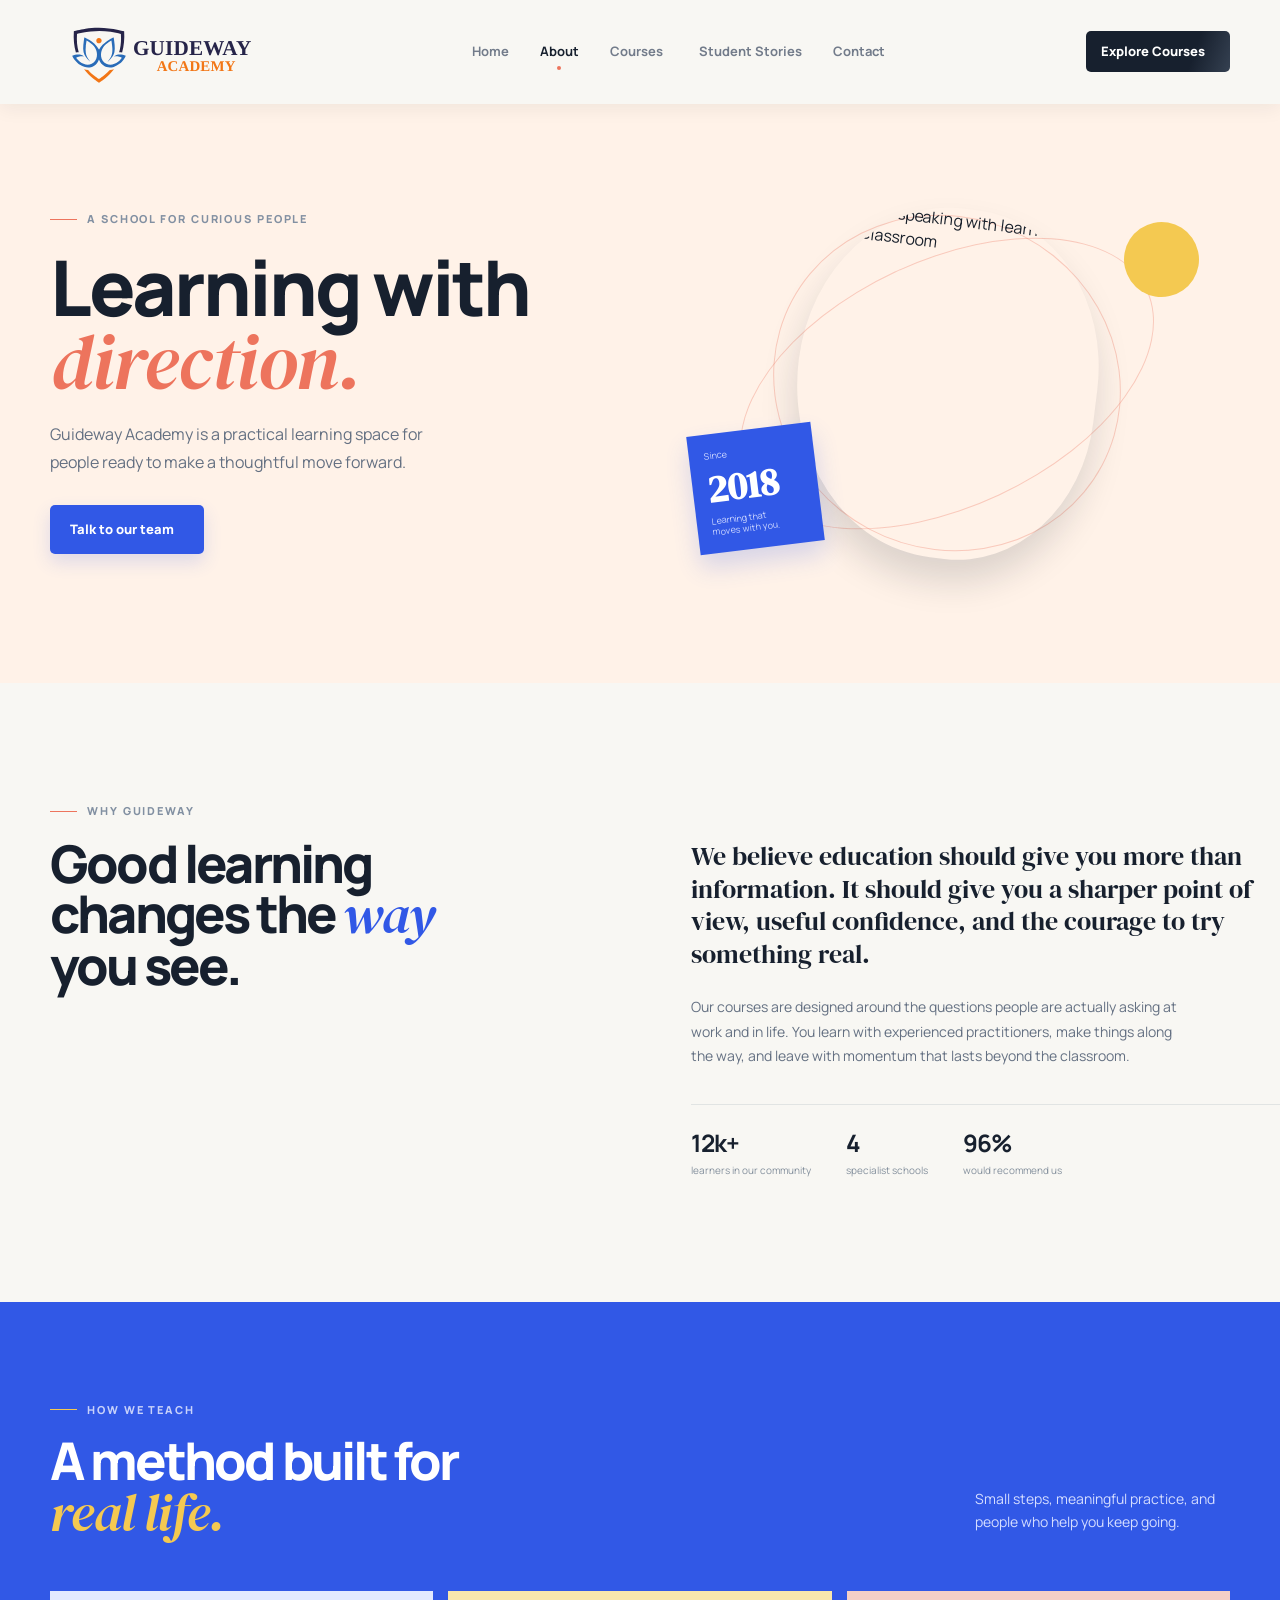
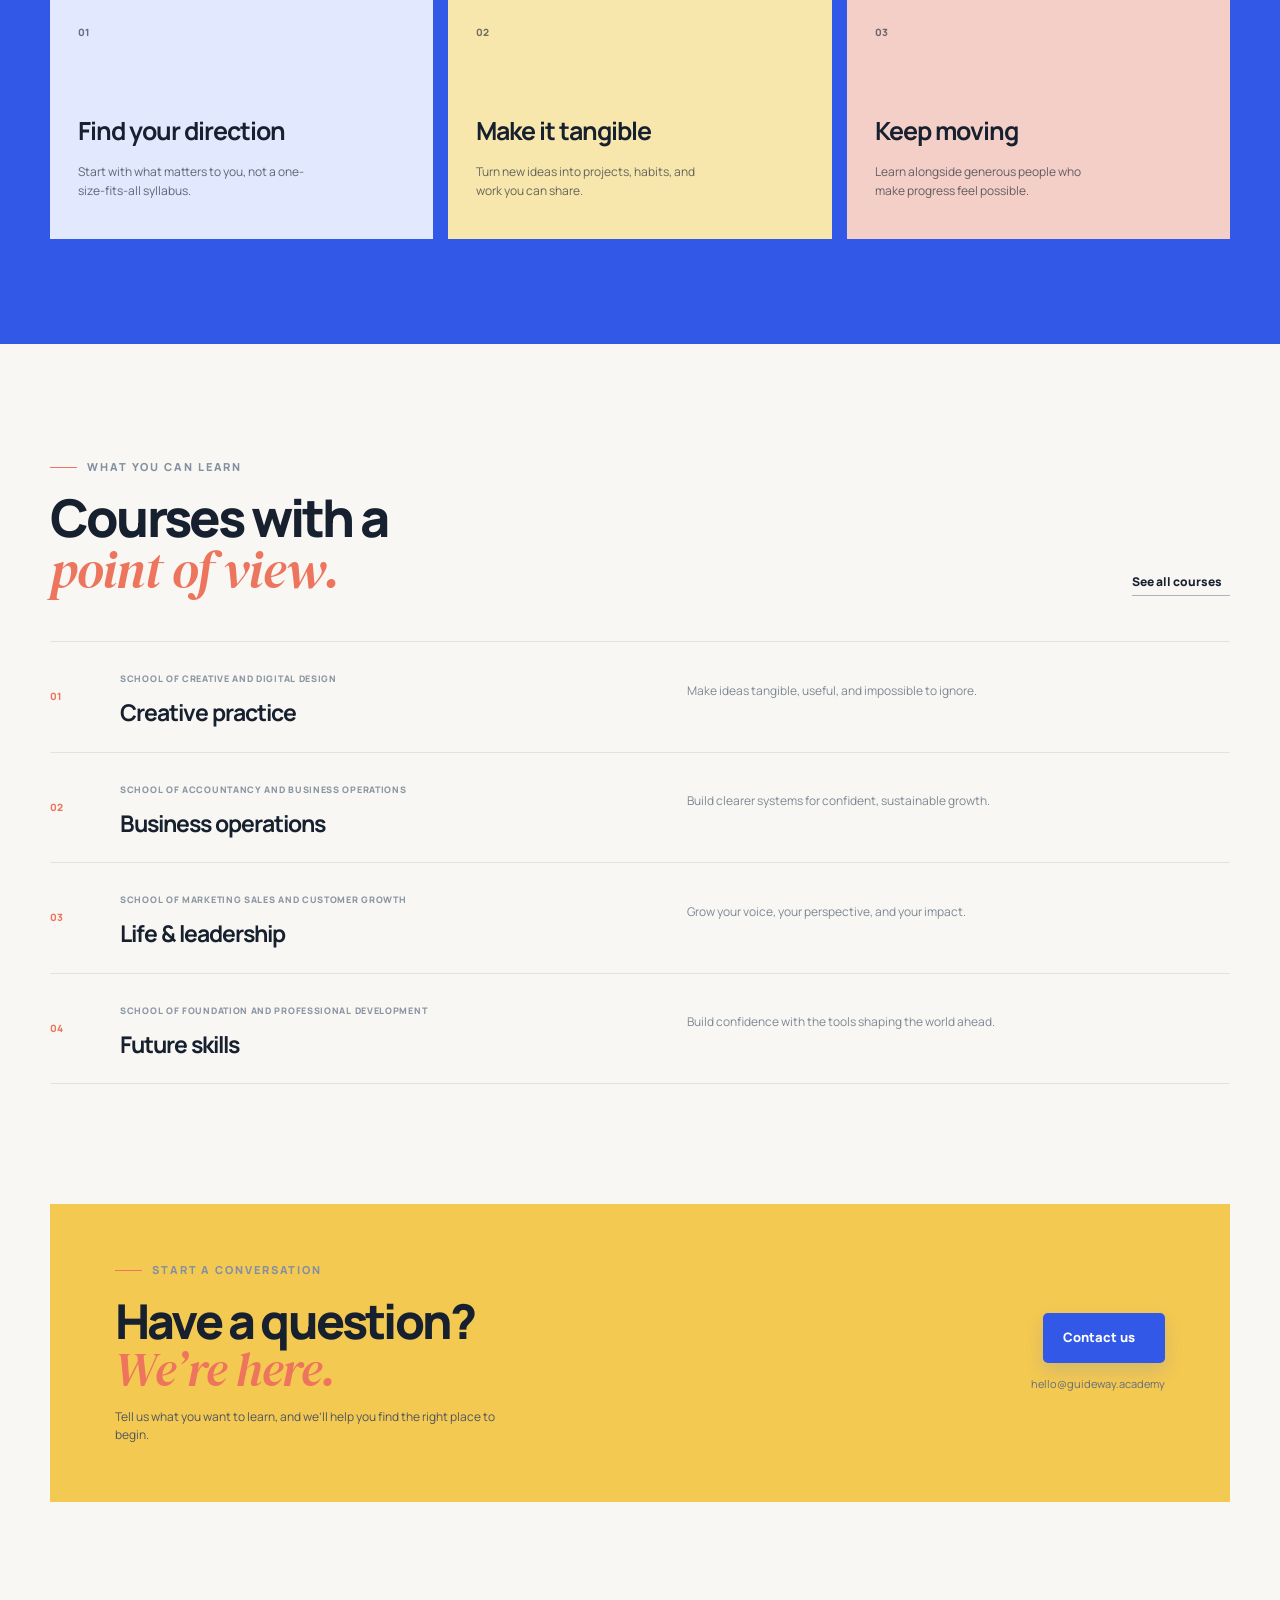
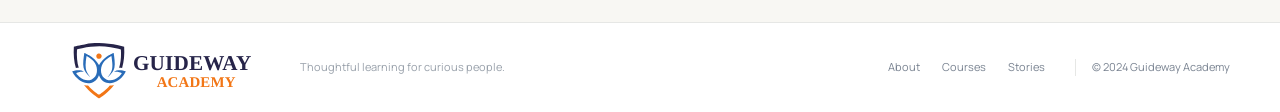
==== commit 3d2475ee: "Fix: Deployment Archery" ====
--- a/about.html
+++ b/about.html
@@ -10,7 +10,7 @@
   <link href="https://fonts.googleapis.com/css2?family=DM+Serif+Display:ital@0;1&family=Manrope:wght@400;500;600;700;800&display=swap" rel="stylesheet" />
   <link rel="stylesheet" href="styles.css" />
   <link rel="stylesheet" href="about.css" />
-  <link rel="stylesheet" href="motion.css" />
+  <link rel="stylesheet" href="motion.css?v=20260914-2" />
   <script src="https://unpkg.com/lucide@latest"></script>
 </head>
 <body class="about-page">
--- a/motion.css
+++ b/motion.css
@@ -56,6 +56,7 @@
 .hero-fullbleed .hero-slide{border-radius:0!important;width:100%!important;height:100%!important;object-fit:cover!important;object-position:center 48%;opacity:0;transform:scale(1.03)!important;filter:saturate(.86) contrast(1.04);animation:none!important;transition:opacity 900ms var(--motion-ease),transform 6s var(--motion-ease)}
 .hero-fullbleed .hero-slide.is-active{transform:scale(1)!important}
 .hero-fullbleed .hero-slide.is-active{opacity:1}
+.brand-logo{width:220px!important;height:76px!important;object-fit:cover!important;object-position:center!important}
 .hero-overlay{position:absolute;inset:0;z-index:1;background:linear-gradient(90deg,rgba(10,20,34,.88) 0%,rgba(10,20,34,.62) 42%,rgba(10,20,34,.18) 76%,rgba(10,20,34,.38) 100%),linear-gradient(0deg,rgba(10,20,34,.65),transparent 42%,rgba(10,20,34,.22))}
 .hero-content{position:relative;z-index:2;padding-top:clamp(84px,13vh,150px);padding-bottom:clamp(140px,19vh,210px);margin-left:max(40px,calc((100% - 1180px)/2));margin-right:max(40px,calc((100% - 1180px)/2));width:auto}
 .hero-kicker{display:flex;align-items:center;gap:12px;color:rgba(255,255,255,.75);font-size:11px;font-weight:800;letter-spacing:1.4px;text-transform:uppercase}
@@ -78,6 +79,7 @@
 @media(max-width:650px){
   .hero-fullbleed{min-height:100svh;margin-top:-72px;align-items:flex-end}
   .hero-fullbleed .hero-slide{object-position:58% center}
+  .brand-logo{width:170px!important;height:60px!important}
   .hero-content{padding:95px 0 155px;margin:0 24px}
   .hero-kicker{font-size:9px;gap:8px;letter-spacing:1px}.hero-kicker-rule{width:22px}
   .hero-content h1{font-size:clamp(54px,16vw,78px);letter-spacing:-2px;margin:21px 0 22px}.hero-content h1 em{letter-spacing:-1px}
